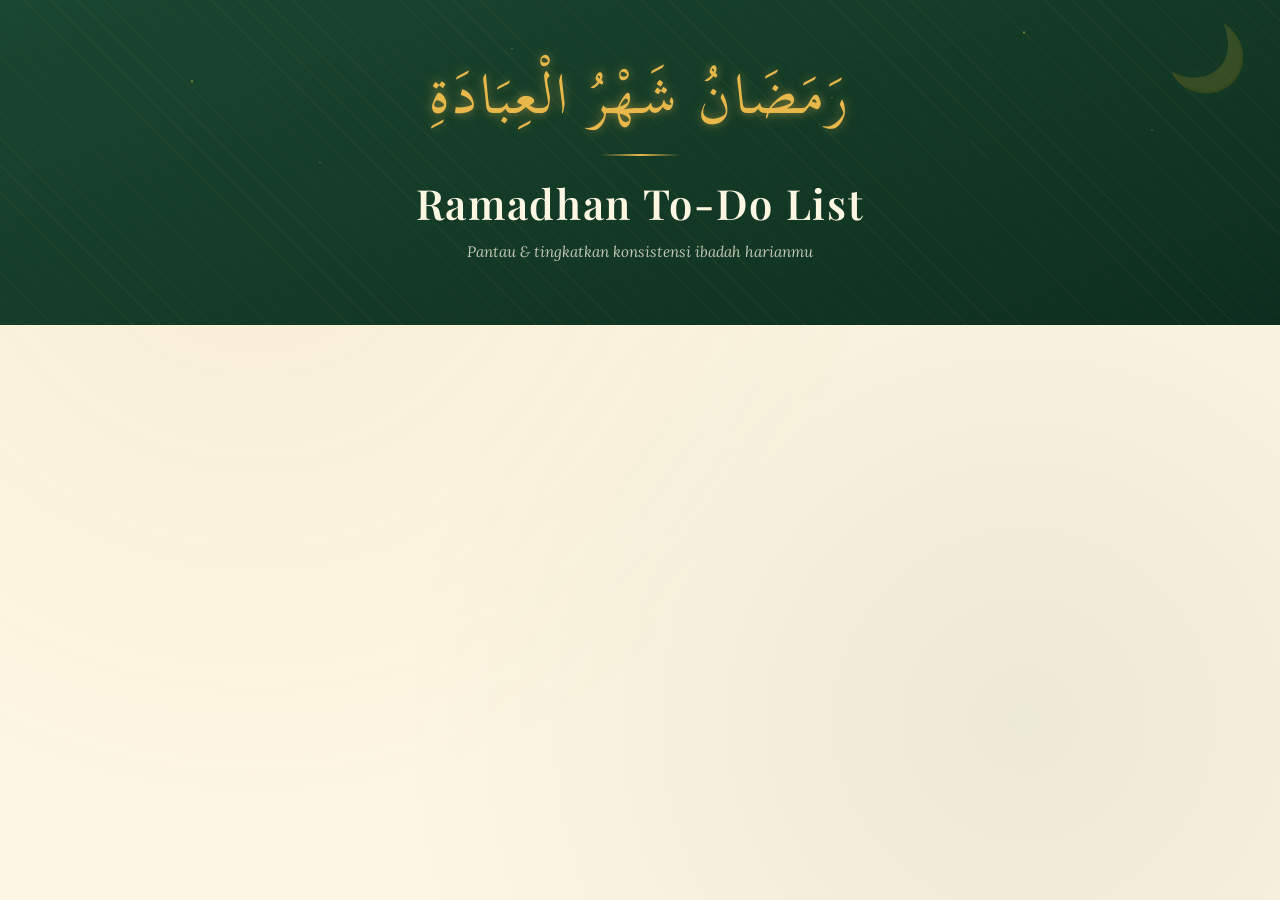
==== todo.html @ 8df1a8dc "setup todo list misi 4" ====
<!doctype html>
<html lang="id">
  <head>
    <meta charset="UTF-8" />
    <meta name="viewport" content="width=device-width, initial-scale=1.0" />
    <title>Ramdhan To-Do List 2026</title>
    <link
      href="https://fonts.googleapis.com/css2?family=Scheherazade+New:wght@400;700&family=Playfair+Display:ital,wght@0,600;1,400&family=Lora:ital,wght@0,400;0,500;1,400&display=swap"
      rel="stylesheet"
    />
    <link rel="stylesheet" href="public/css/style.css" />
    <link rel="stylesheet" href="public/css/todospesifik.css" />
  </head>
  <body>
    <header>
      <div class="header-stars"></div>
      <div class="header-arabic">رَمَضَانُ شَهْرُ الْعِبَادَةِ</div>
      <div class="gold-divider"></div>
      <h1>Ramadhan To-Do List</h1>
      <p class="subtitle">Pantau & tingkatkan konsistensi ibadah harianmu</p>
    </header>
  </body>
</html>
---- public/css/style.css ----
:root {
  --cream: #fdf6e3;
  --parchment: #f5e6c8;
  --gold: #c8972a;
  --gold-lt: #e8b84b;
  --green: #1a4731;
  --green-md: #2d6a4f;
  --green-lt: #52b788;
  --text: #2c1a0e;
  --text-lt: #5c3d1e;
  --shadow: rgba(44, 26, 14, 0.18);
}

*,
*::before,
*::after {
  box-sizing: border-box;
  margin: 0;
  padding: 0;
}
::-webkit-scrollbar {
  width: 0;
}

html {
  scroll-behavior: smooth;
}

body {
  font-family: "Lora", Georgia, serif;
  background-color: var(--cream);
  color: var(--text);
  min-height: 100vh;
  overflow-x: hidden;
}

body::before {
  content: "";
  position: fixed;
  inset: 0;
  background-image:
    radial-gradient(
      circle at 20% 20%,
      rgba(200, 151, 42, 0.08) 0%,
      transparent 50%
    ),
    radial-gradient(
      circle at 80% 80%,
      rgba(29, 71, 49, 0.07) 0%,
      transparent 50%
    );
  pointer-events: none;
  z-index: 0;
}

header {
  position: relative;
  background: linear-gradient(160deg, var(--green) 0%, #0d2e1e 100%);
  color: var(--cream);
  text-align: center;
  padding: 3.5rem 1.5rem 4rem;
  overflow: hidden;
  z-index: 1;
}

header::before {
  content: "";
  position: absolute;
  inset: 0;
  background: repeating-linear-gradient(
    45deg,
    transparent,
    transparent 18px,
    rgba(200, 151, 42, 0.06) 18px,
    rgba(200, 151, 42, 0.06) 19px
  );
}

header::after {
  content: "🌙";
  text-shadow: 0 0 20px rgba(232, 184, 75, 0.2);
  filter: blur(0.5px);
  opacity: 0.08;
  position: absolute;
  top: 1rem;
  right: 2rem;
  font-size: 4rem;
  opacity: 0.15;
  color: var(--gold-lt);
}

.header-stars {
  position: absolute;
  top: 0;
  left: 0;
  right: 0;
  height: 100%;
  background-image:
    radial-gradient(
      1.5px 1.5px at 15% 25%,
      rgba(255, 215, 80, 0.7) 0%,
      transparent 100%
    ),
    radial-gradient(
      1px 1px at 40% 15%,
      rgba(255, 215, 80, 0.5) 0%,
      transparent 100%
    ),
    radial-gradient(
      1px 1px at 65% 30%,
      rgba(255, 215, 80, 0.6) 0%,
      transparent 100%
    ),
    radial-gradient(
      1.5px 1.5px at 80% 10%,
      rgba(255, 215, 80, 0.7) 0%,
      transparent 100%
    ),
    radial-gradient(
      1px 1px at 25% 50%,
      rgba(255, 215, 80, 0.4) 0%,
      transparent 100%
    ),
    radial-gradient(
      1px 1px at 90% 40%,
      rgba(255, 215, 80, 0.5) 0%,
      transparent 100%
    );
  pointer-events: none;
}

.header-arabic {
  font-family: "Scheherazade New", serif;
  text-shadow:
    0 0 8px rgba(232, 184, 75, 0.4),
    0 0 16px rgba(232, 184, 75, 0.25);
  font-size: clamp(2rem, 6vw, 3.5rem);
  color: var(--gold-lt);
  letter-spacing: 0.05em;
  line-height: 1.4;
  margin-bottom: 0.5rem;
  position: relative;
}

header h1 {
  font-family: "Playfair Display", serif;
  font-size: clamp(1.6rem, 4vw, 2.6rem);
  font-weight: 600;
  letter-spacing: 0.04em;
  position: relative;
}

header p.subtitle {
  margin-top: 0.75rem;
  font-size: 0.95rem;
  opacity: 0.75;
  font-style: italic;
  position: relative;
}

.gold-divider {
  width: 80px;
  height: 2px;
  background: linear-gradient(90deg, transparent, var(--gold-lt), transparent);
  margin: 1.2rem auto;
}

.nav-tabs {
  display: flex;
  background: linear-gradient(to bottom, #123d2a 0%, var(--green) 100%);
  justify-content: center;
  gap: 1rem;
  padding: 1.5rem 1rem;
  background: var(--green);
  position: sticky;
  top: 0;
  z-index: 100;
  box-shadow: 0 2px 12px var(--shadow);
}

.nav-tabs a {
  display: inline-flex;
  transform: translateY(-2px);
  box-shadow: 0 2px 6px rgba(0, 0, 0, 0.15);
  align-items: center;
  gap: 0.5rem;
  padding: 0.55rem 1.4rem;
  border-radius: 50px;
  text-decoration: none;
  font-family: "Lora", serif;
  font-size: 0.9rem;
  font-weight: 500;
  color: rgba(255, 255, 255, 0.8);
  border: 1.5px solid rgba(255, 255, 255, 0.2);
  transition: all 0.25s;
}

.nav-tabs a:hover,
.nav-tabs a.active {
  background: var(--gold);
  color: #fff;
  border-color: var(--gold);
  box-shadow: 0 4px 14px rgba(200, 151, 42, 0.35);
}

.nav-sep {
  width: 3px;
  height: 25px;
  background: rgba(255, 255, 255, 0.22);
  border-radius: 2px;
  align-self: center;
  flex-shrink: 0;
}

.nav-tabs a.nav-sub {
  font-size: 0.8rem;
  padding: 0.38rem 0.95rem;
  opacity: 0.72;
  border-color: rgba(255, 255, 255, 0.13);
  background: rgba(255, 255, 255, 0.05);
}

.nav-tabs a.nav-sub:hover {
  opacity: 1;
  background: rgba(255, 255, 255, 0.1);
  border-color: rgba(255, 255, 255, 0.3);
  color: #fff;
  box-shadow: none;
}

main {
  position: relative;
  z-index: 1;
  margin: 0 auto;
  padding: 1.5rem;
  display: flex;
  flex-direction: column;
  gap: 3rem;
}

.container-narrow {
  max-width: 820px;
  margin: 0 auto;
}

.container-wide {
  max-width: 1100px;
  margin: 0 auto;
}

main::before {
  content: "";
  position: absolute;
  top: -60px;
  left: 0;
  right: 0;
  height: 120px;
  pointer-events: none;
}

.info-banner {
  box-shadow: 0 8px 24px rgba(44, 26, 14, 0.08);
  background: linear-gradient(
    135deg,
    rgba(29, 71, 49, 0.08),
    rgba(200, 151, 42, 0.38)
  );
  border: 1px solid rgba(200, 151, 42, 0.25);
  border-radius: 14px;
  padding: 1.2rem 1.5rem;
  display: flex;
  align-items: center;
  gap: 1rem;
  font-size: 0.88rem;
  color: var(--text-lt);
  line-height: 1.6;
}

.info-banner span.icon {
  display: inline-flex;
  align-items: center;
  justify-content: center;
  width: 2.8rem;
  height: 2.8rem;
  font-size: 1.6rem;
  flex-shrink: 0;
  background: rgba(200, 150, 42, 0.31);
  border-radius: 50%;
  opacity: 0.85;
}

.doa-section {
  border-radius: 20px;
  overflow: hidden;
  margin-bottom: 4rem;
  box-shadow: 0 8px 32px var(--shadow);
}

.doa-grid {
  display: grid;
  grid-template-columns: repeat(2, 1fr);
  gap: 1.2rem;
  align-items: stretch;
}

.section-header {
  display: flex;
  align-items: center;
  gap: 1rem;
  padding: 1.4rem 2rem;
}

.section-header--sahur {
  background: linear-gradient(135deg, var(--green) 0%, var(--green-md) 100%);
}
.section-header--buka {
  background: linear-gradient(135deg, #7b3f00 0%, #a0522d 100%);
}

.section-icon {
  font-size: 2rem;
  line-height: 1;
  flex-shrink: 0;
}

.section-title-wrap h2 {
  font-family: "Playfair Display", serif;
  font-size: clamp(1.25rem, 3vw, 1.65rem);
  color: #fff;
  font-weight: 600;
}

.section-title-wrap p {
  font-size: 0.82rem;
  color: rgba(255, 255, 255, 0.7);
  margin-top: 0.2rem;
  font-style: italic;
}

.section-body {
  background: var(--cream);
  padding: 1.5rem;
  background: linear-gradient(
    to bottom,
    rgba(255, 255, 255, 0.4),
    rgba(255, 255, 255, 0.1)
  );
  box-shadow: inset 0 1px 0 rgba(255, 255, 255, 0.4);
}

article.doa-card {
  background: #fff;
  border-radius: 14px;
  display: flex;
  flex-direction: column;
  justify-content: space-between;
  padding: 1.8rem 2rem;
  border-left: 4px solid var(--gold);
  position: relative;
  transition:
    transform 0.2s,
    box-shadow 0.2s;
}

article.doa-card:hover {
  transform: translateY(-2px);
  box-shadow: 0 6px 24px rgba(200, 151, 42, 0.18);
}

.doa-card--sahur {
  border-left-color: var(--green-lt);
}
.doa-card--buka {
  border-left-color: #e07b39;
}

.doa-badge {
  display: inline-block;
  font-size: 0.7rem;
  align-self: flex-start;
  width: fit-content;
  font-weight: 600;
  letter-spacing: 0.1em;
  text-transform: uppercase;
  padding: 0.22rem 0.75rem;
  border-radius: 50px;
  margin-bottom: 1rem;
  box-shadow: 0 2px 6px rgba(0, 0, 0, 0.08);
}

.doa-badge--sahur {
  background: rgba(82, 183, 136, 0.15);
  color: var(--green-md);
}
.doa-badge--buka {
  background: rgba(224, 123, 57, 0.15);
  color: #a04510;
}

.doa-arabic {
  font-family: "Scheherazade New", serif;
  font-size: clamp(1.45rem, 3.5vw, 1.9rem);
  line-height: 2.1;
  direction: rtl;
  text-align: right;
  color: var(--text);
  margin-bottom: 1rem;
  padding: 0.8rem 1rem;
  background: var(--parchment);
  border-radius: 10px;
  box-shadow:
    inset 0 1px 0 rgba(255, 255, 255, 0.4),
    0 4px 12px rgba(0, 0, 0, 0.05);
}

.doa-latin {
  font-style: italic;
  font-size: 0.93rem;
  color: var(--text-lt);
  line-height: 1.9;
  margin-bottom: 0.9rem;
  padding-left: 0.5rem;
  border-left: 2px solid var(--gold-lt);
}

.doa-translation {
  font-size: 0.9rem;
  color: #3d2b14;
  line-height: 1.8;
  background: var(--cream);
  border-radius: 8px;
  padding: 0.80rem 1rem;
  border: 1px solid rgba(200, 151, 42, 0.15);
  box-shadow:
    inset 0 1px 0 rgba(255, 255, 255, 0.4),
    0 4px 12px rgba(0, 0, 0, 0.05);
}

.doa-translation strong {
  display: block;
  font-size: 0.75rem;
  letter-spacing: 0.09em;
  text-transform: uppercase;
  color: var(--gold);
  margin-bottom: 0.3rem;
}

.ornament {
  text-align: center;
  color: var(--gold);
  font-size: 1.2rem;
  letter-spacing: 0.6em;
  padding: 0.5rem 0;
  opacity: 0.5;
  margin-top: 1rem;
}

footer {
  position: relative;
  z-index: 1;
  background: var(--green);
  color: rgba(255, 255, 255, 0.8);
  text-align: center;
  padding: 2.5rem 1.5rem;
}

footer .footer-arabic {
  font-family: "Scheherazade New", serif;
  font-size: 1.6rem;
  color: var(--gold-lt);
  margin-bottom: 0.5rem;
}

footer p {
  font-size: 0.85rem;
  margin-top: 0.4rem;
}
footer .heart {
  color: var(--gold-lt);
}

.info-banner {
  animation: fadeUp 0.6s 0.1s ease both;
}

.doa-section {
  animation: fadeUp 0.6s ease both;
}
.doa-section:nth-child(2) {
  animation-delay: 0.15s;
}
.doa-section:nth-child(3) {
  animation-delay: 0.28s;
}

@media (max-width: 768px) {
  main {
    padding: 0.80rem;
  }
  .nav-sep {
    display: none;
  }
  .nav-tabs {
    gap: 0.5rem;
    flex-wrap: wrap;
    padding: 0.9rem 0.75rem;
  }
  .nav-tabs a.nav-sub {
    font-size: 0.72rem;
    padding: 0.32rem 0.7rem;
  }
  .doa-grid {
    grid-template-columns: 1fr;
  }
  .section-header {
    padding: 1.1rem 1.2rem;
    gap: 0.7rem;
  }
  .section-title-wrap h2 {
    font-size: 1.2rem;
  }
  article.doa-card {
    padding: 1.4rem 1.2rem;
    margin: 0.35rem;
  }

  .nav-tabs a {
    font-size: 0.8rem;
    padding: 0.45rem 1rem;
  }

  .section-body {
    padding-left: 0.8rem;
    padding-right: 0.8rem;
  }
}

@keyframes fadeUp {
  from {
    opacity: 0;
    transform: translateY(24px);
  }
  to {
    opacity: 1;
    transform: translateY(0);
  }
}
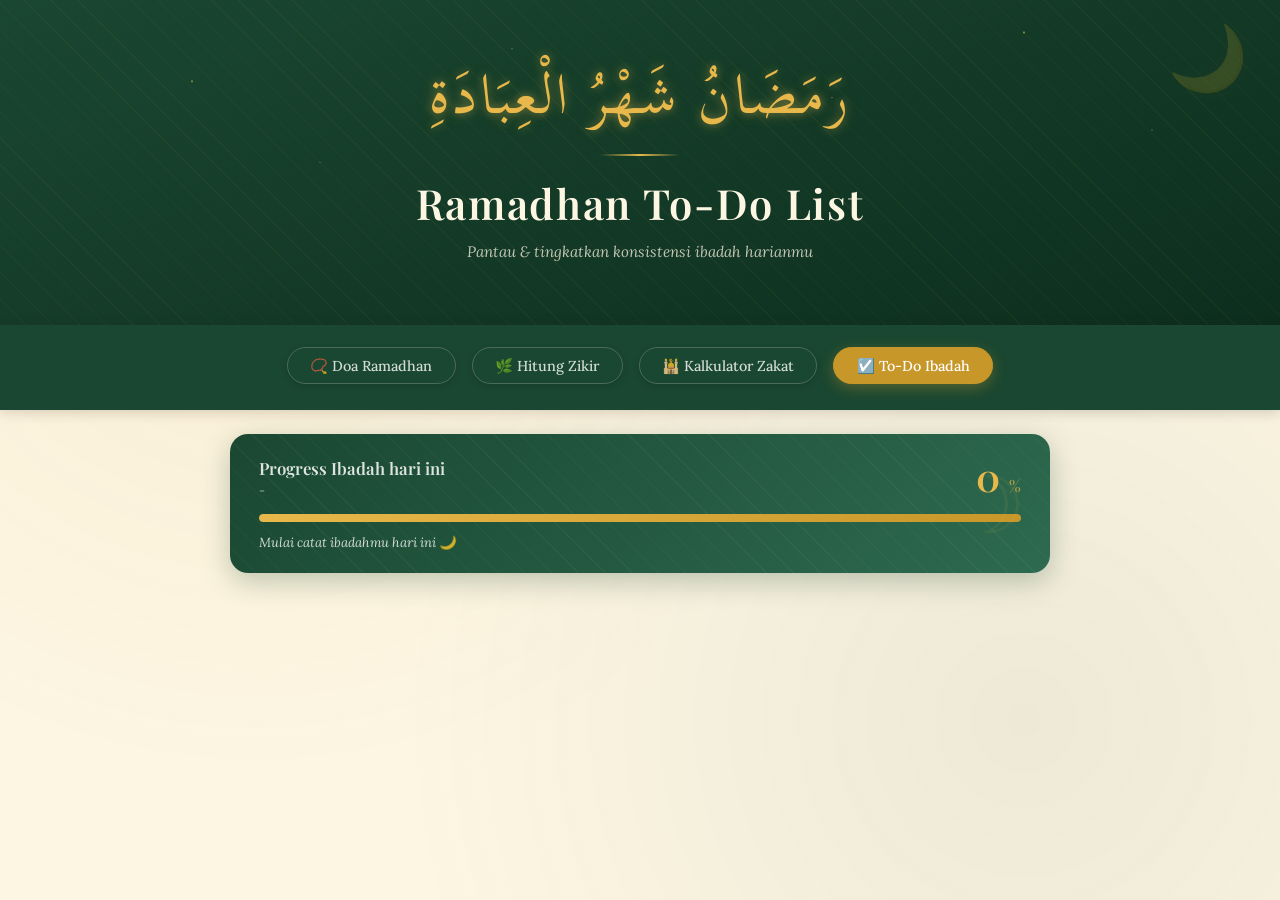
==== commit 9f73eeeb: "add and styling summary banner" ====
--- a/todo.html
+++ b/todo.html
@@ -19,5 +19,28 @@
       <h1>Ramadhan To-Do List</h1>
       <p class="subtitle">Pantau & tingkatkan konsistensi ibadah harianmu</p>
     </header>
+
+    <nav class="nav-tabs" aria-label="Navigasi halaman">
+      <a href="index.html">📿 Doa Ramadhan</a>
+      <a href="zikir.html">🌿 Hitung Zikir</a>
+      <a href="zakat.html">🕌 Kalkulator Zakat</a>
+      <a href="todo.html" class="active">☑️ To-Do Ibadah</a>
+    </nav>
+
+    <main>
+        <div class="daily-summary">
+            <div class="summary-top">
+                <div>
+                    <div class="summary-title">Progress Ibadah hari ini</div>
+                    <div class="summary-date" id="summaryDate">-</div>
+                </div>
+                <div class="summary-pct" id="summaryPct">0 <span>%</span></div>
+            </div>
+            <div class="summary-bar-wrap">
+                <div class="summary-bar-fill" id="summaryBar"></div>
+            </div>
+            <div class="summary-status" id="summaryStatus">Mulai catat ibadahmu hari ini 🌙</div>
+        </div>
+    </main>
   </body>
 </html>
--- a/public/css/todospesifik.css
+++ b/public/css/todospesifik.css
@@ -0,0 +1,90 @@
+main {
+  padding: 1.5rem 1.25rem 4rem;
+  display: flex;
+  flex-direction: column;
+  gap: 1.5rem;
+  max-width: 860px;
+  margin: 0 auto;
+}
+
+.daily-summary {
+  background: linear-gradient(135deg, var(--green) 0%, var(--green-md) 100%);
+  border-radius: 18px;
+  padding: 1.4rem 1.8rem;
+  color: #fff;
+  position: relative;
+  overflow: hidden;
+  box-shadow: 0 8px 28px rgba(29, 71, 49, 0.28);
+}
+.daily-summary::before {
+  content: '';
+  position: absolute;
+  inset: 0;
+  background: repeating-linear-gradient(
+    45deg, transparent, transparent 18px,
+    rgba(255,255,255,.04) 18px, rgba(255,255,255,.04) 19px
+  );
+  pointer-events: none;
+}
+.daily-summary::after {
+  content: '☽';
+  position: absolute;
+  right: 1.5rem; top: 50%;
+  transform: translateY(-50%);
+  font-size: 5rem;
+  opacity: .07;
+  color: var(--gold-lt);
+  pointer-events: none;
+}
+.summary-top {
+  display: flex;
+  align-items: flex-start;
+  justify-content: space-between;
+  gap: 1rem;
+  margin-bottom: 1rem;
+  position: relative;
+}
+.summary-title {
+  font-family: 'Playfair Display', serif;
+  font-size: 1.05rem;
+  font-weight: 600;
+  opacity: .85;
+}
+.summary-date {
+  font-size: .78rem;
+  opacity: .65;
+  font-style: italic;
+  margin-top: .2rem;
+}
+.summary-pct {
+  font-family: 'Playfair Display', serif;
+  font-size: 2.4rem;
+  font-weight: 600;
+  color: var(--gold-lt);
+  line-height: 1;
+}
+.summary-pct span {
+  font-size: 1rem;
+  opacity: .7;
+}
+.summary-bar-wrap {
+  position: relative;
+  height: 8px;
+  background: rgba(255,255,255,.15);
+  border-radius: 50px;
+  overflow: hidden;
+  margin-bottom: .75rem;
+}
+.summary-bar-fill {
+  height: 100%;
+  border-radius: 50px;
+  background: linear-gradient(90deg, var(--gold-lt), var(--gold));
+  transition: width .6s cubic-bezier(.4,0,.2,1);
+  box-shadow: 0 0 10px rgba(232,184,75,.5);
+}
+.summary-status {
+  font-size: .82rem;
+  opacity: .8;
+  font-style: italic;
+  position: relative;
+}
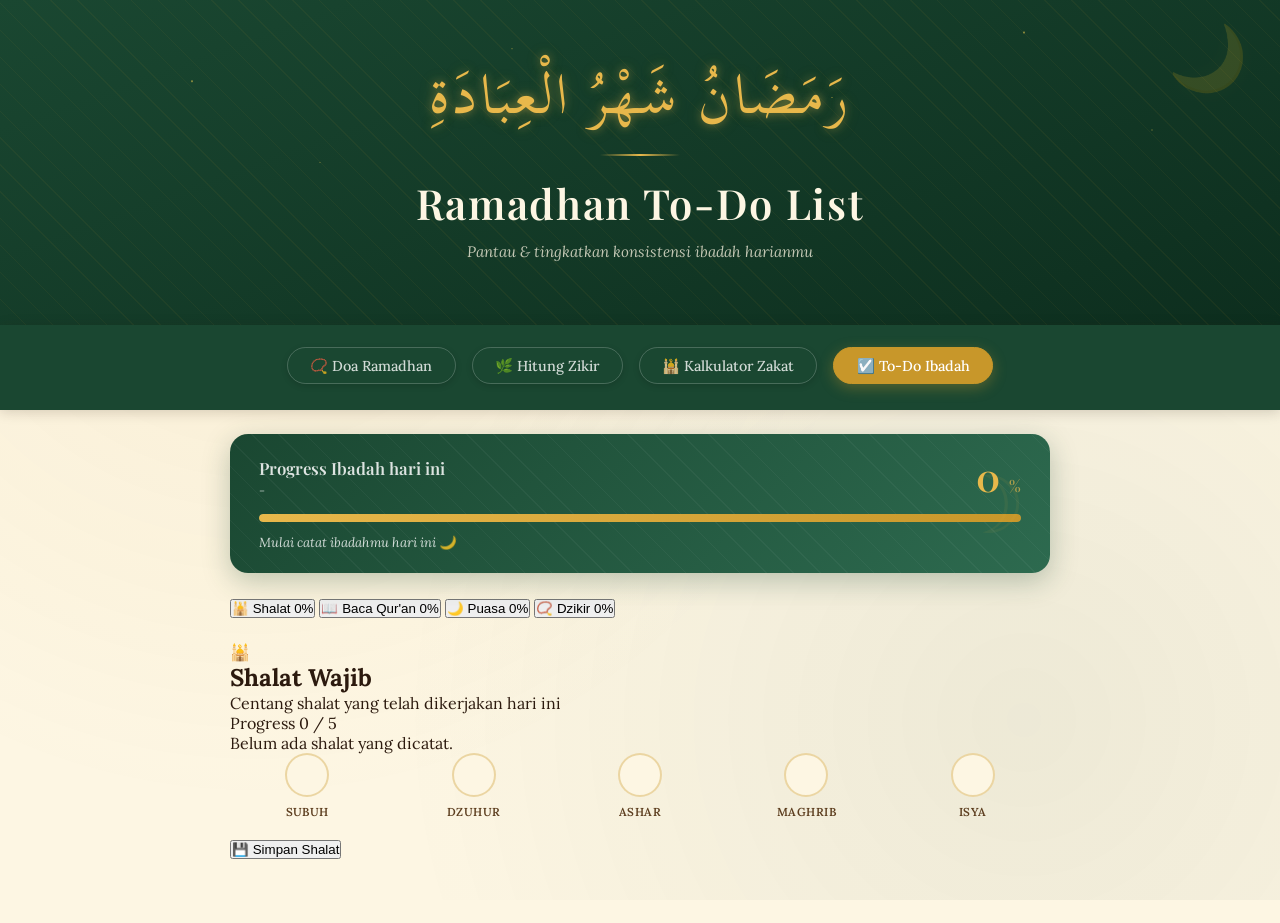
==== commit 7a165494: "first styling section sholat" ====
--- a/todo.html
+++ b/todo.html
@@ -28,19 +28,115 @@
     </nav>
 
     <main>
-        <div class="daily-summary">
-            <div class="summary-top">
-                <div>
-                    <div class="summary-title">Progress Ibadah hari ini</div>
-                    <div class="summary-date" id="summaryDate">-</div>
-                </div>
-                <div class="summary-pct" id="summaryPct">0 <span>%</span></div>
+      <div class="daily-summary">
+        <div class="summary-top">
+          <div>
+            <div class="summary-title">Progress Ibadah hari ini</div>
+            <div class="summary-date" id="summaryDate">-</div>
+          </div>
+          <div class="summary-pct" id="summaryPct">0 <span>%</span></div>
+        </div>
+        <div class="summary-bar-wrap">
+          <div class="summary-bar-fill" id="summaryBar"></div>
+        </div>
+        <div class="summary-status" id="summaryStatus">
+          Mulai catat ibadahmu hari ini 🌙
+        </div>
+      </div>
+      <div class="tab-nav" role="tablist" aria-label="Kategori ibadah">
+        <button
+          class="tab-btn active"
+          data-tab="shalat"
+          role="tab"
+          aria-selected="true"
+        >
+          <span class="tab-icon">🕌</span>
+          <span>Shalat</span>
+          <span class="tab-pct" id="pctShalat">0%</span>
+        </button>
+        <button
+          class="tab-btn"
+          data-tab="quran"
+          role="tab"
+          aria-selected="false"
+        >
+          <span class="tab-icon">📖</span>
+          <span>Baca Qur'an</span>
+          <span class="tab-pct" id="pctQuran">0%</span>
+        </button>
+        <button
+          class="tab-btn"
+          data-tab="puasa"
+          role="tab"
+          aria-selected="false"
+        >
+          <span class="tab-icon">🌙</span>
+          <span>Puasa</span>
+          <span class="tab-pct" id="pctPuasa">0%</span>
+        </button>
+        <button
+          class="tab-btn"
+          data-tab="dzikir"
+          role="tab"
+          aria-selected="false"
+        >
+          <span class="tab-icon">📿</span>
+          <span>Dzikir</span>
+          <span class="tab-pct" id="pctDzikir">0%</span>
+        </button>
+      </div>
+      <div class="tab-panel active" id="panel-shalat" role="tabpanel">
+        <div class="todo-card">
+          <div class="card-header" data-dec="🕌">
+            <span class="card-header-icon">🕌</span>
+            <div>
+              <h2>Shalat Wajib</h2>
+              <p>Centang shalat yang telah dikerjakan hari ini</p>
             </div>
-            <div class="summary-bar-wrap">
-                <div class="summary-bar-fill" id="summaryBar"></div>
+          </div>
+          <div class="card-body">
+            <div class="card-progress">
+              <div class="card-progress-top">
+                <span class="card-progress-label">Progress</span>
+                <span class="card-progress-val" id="shalatVal">0 / 5</span>
+              </div>
+              <div class="prog-bar">
+                <div class="prog-fill" id="shalatBar" style="width: 0%"></div>
+              </div>
+              <div class="card-status" id="shalatStatus">
+                Belum ada shalat yang dicatat.
+              </div>
             </div>
-            <div class="summary-status" id="summaryStatus">Mulai catat ibadahmu hari ini 🌙</div>
+
+            <div class="shalat-grid">
+              <div class="shalat-item">
+                <input type="checkbox" id="subuh" data-shalat="subuh" />
+                <label for="subuh">Subuh</label>
+              </div>
+              <div class="shalat-item">
+                <input type="checkbox" id="dzuhur" data-shalat="dzuhur" />
+                <label for="dzuhur">Dzuhur</label>
+              </div>
+              <div class="shalat-item">
+                <input type="checkbox" id="ashar" data-shalat="ashar" />
+                <label for="ashar">Ashar</label>
+              </div>
+              <div class="shalat-item">
+                <input type="checkbox" id="maghrib" data-shalat="maghrib" />
+                <label for="maghrib">Maghrib</label>
+              </div>
+              <div class="shalat-item">
+                <input type="checkbox" id="isya" data-shalat="isya" />
+                <label for="isya">Isya</label>
+              </div>
+            </div>
+
+            <button class="btn-save" onclick="saveShalat()">
+              💾 Simpan Shalat
+            </button>
+          </div>
         </div>
+      </div>
     </main>
   </body>
 </html>
--- a/public/css/todospesifik.css
+++ b/public/css/todospesifik.css
@@ -17,22 +17,26 @@
   box-shadow: 0 8px 28px rgba(29, 71, 49, 0.28);
 }
 .daily-summary::before {
-  content: '';
+  content: "";
   position: absolute;
   inset: 0;
   background: repeating-linear-gradient(
-    45deg, transparent, transparent 18px,
-    rgba(255,255,255,.04) 18px, rgba(255,255,255,.04) 19px
+    45deg,
+    transparent,
+    transparent 18px,
+    rgba(255, 255, 255, 0.04) 18px,
+    rgba(255, 255, 255, 0.04) 19px
   );
   pointer-events: none;
 }
 .daily-summary::after {
-  content: '☽';
+  content: "☽";
   position: absolute;
-  right: 1.5rem; top: 50%;
+  right: 1.5rem;
+  top: 50%;
   transform: translateY(-50%);
   font-size: 5rem;
-  opacity: .07;
+  opacity: 0.07;
   color: var(--gold-lt);
   pointer-events: none;
 }
@@ -45,19 +49,19 @@
   position: relative;
 }
 .summary-title {
-  font-family: 'Playfair Display', serif;
+  font-family: "Playfair Display", serif;
   font-size: 1.05rem;
   font-weight: 600;
-  opacity: .85;
+  opacity: 0.85;
 }
 .summary-date {
-  font-size: .78rem;
-  opacity: .65;
+  font-size: 0.78rem;
+  opacity: 0.65;
   font-style: italic;
-  margin-top: .2rem;
+  margin-top: 0.2rem;
 }
 .summary-pct {
-  font-family: 'Playfair Display', serif;
+  font-family: "Playfair Display", serif;
   font-size: 2.4rem;
   font-weight: 600;
   color: var(--gold-lt);
@@ -65,26 +69,98 @@
 }
 .summary-pct span {
   font-size: 1rem;
-  opacity: .7;
+  opacity: 0.7;
 }
 .summary-bar-wrap {
   position: relative;
   height: 8px;
-  background: rgba(255,255,255,.15);
+  background: rgba(255, 255, 255, 0.15);
   border-radius: 50px;
   overflow: hidden;
-  margin-bottom: .75rem;
+  margin-bottom: 0.75rem;
 }
 .summary-bar-fill {
   height: 100%;
   border-radius: 50px;
   background: linear-gradient(90deg, var(--gold-lt), var(--gold));
-  transition: width .6s cubic-bezier(.4,0,.2,1);
-  box-shadow: 0 0 10px rgba(232,184,75,.5);
+  transition: width 0.6s cubic-bezier(0.4, 0, 0.2, 1);
+  box-shadow: 0 0 10px rgba(232, 184, 75, 0.5);
 }
 .summary-status {
-  font-size: .82rem;
-  opacity: .8;
+  font-size: 0.82rem;
+  opacity: 0.8;
   font-style: italic;
   position: relative;
 }
+
+.shalat-grid {
+  display: grid;
+  grid-template-columns: repeat(5, 1fr);
+  gap: .75rem;
+  margin-bottom: 1.2rem;
+}
+.shalat-item {
+  display: flex;
+  flex-direction: column;
+  align-items: center;
+  gap: .4rem;
+}
+.shalat-check {
+  appearance: none;
+  -webkit-appearance: none;
+  width: 44px;
+  height: 44px;
+  border-radius: 50%;
+  border: 2.5px solid rgba(200,151,42,.35);
+  background: var(--cream);
+  cursor: pointer;
+  transition: all .22s;
+  display: flex;
+  align-items: center;
+  justify-content: center;
+  position: relative;
+}
+.shalat-item input[type="checkbox"] {
+  width: 44px;
+  height: 44px;
+  border-radius: 50%;
+  border: 2.5px solid rgba(200, 151, 42, 0.35);
+  background: var(--cream);
+  cursor: pointer;
+  transition: all 0.22s;
+  appearance: none;
+  -webkit-appearance: none;
+  position: relative;
+}
+.shalat-item input[type="checkbox"]::after {
+  content: "";
+  position: absolute;
+  inset: 0;
+  border-radius: 50%;
+  background: transparent;
+  transition: all 0.2s;
+}
+.shalat-item input[type="checkbox"]:checked {
+  background: linear-gradient(135deg, var(--green) 0%, var(--green-md) 100%);
+  border-color: var(--green);
+  box-shadow: 0 3px 12px rgba(29, 71, 49, 0.3);
+}
+.shalat-item input[type="checkbox"]:checked::before {
+  content: "✓";
+  position: absolute;
+  inset: 0;
+  display: flex;
+  align-items: center;
+  justify-content: center;
+  color: #fff;
+  font-size: 1.1rem;
+  font-weight: 700;
+}
+.shalat-item label {
+  font-size: 0.72rem;
+  font-weight: 600;
+  letter-spacing: 0.04em;
+  text-transform: uppercase;
+  color: var(--text-lt);
+  text-align: center;
+}
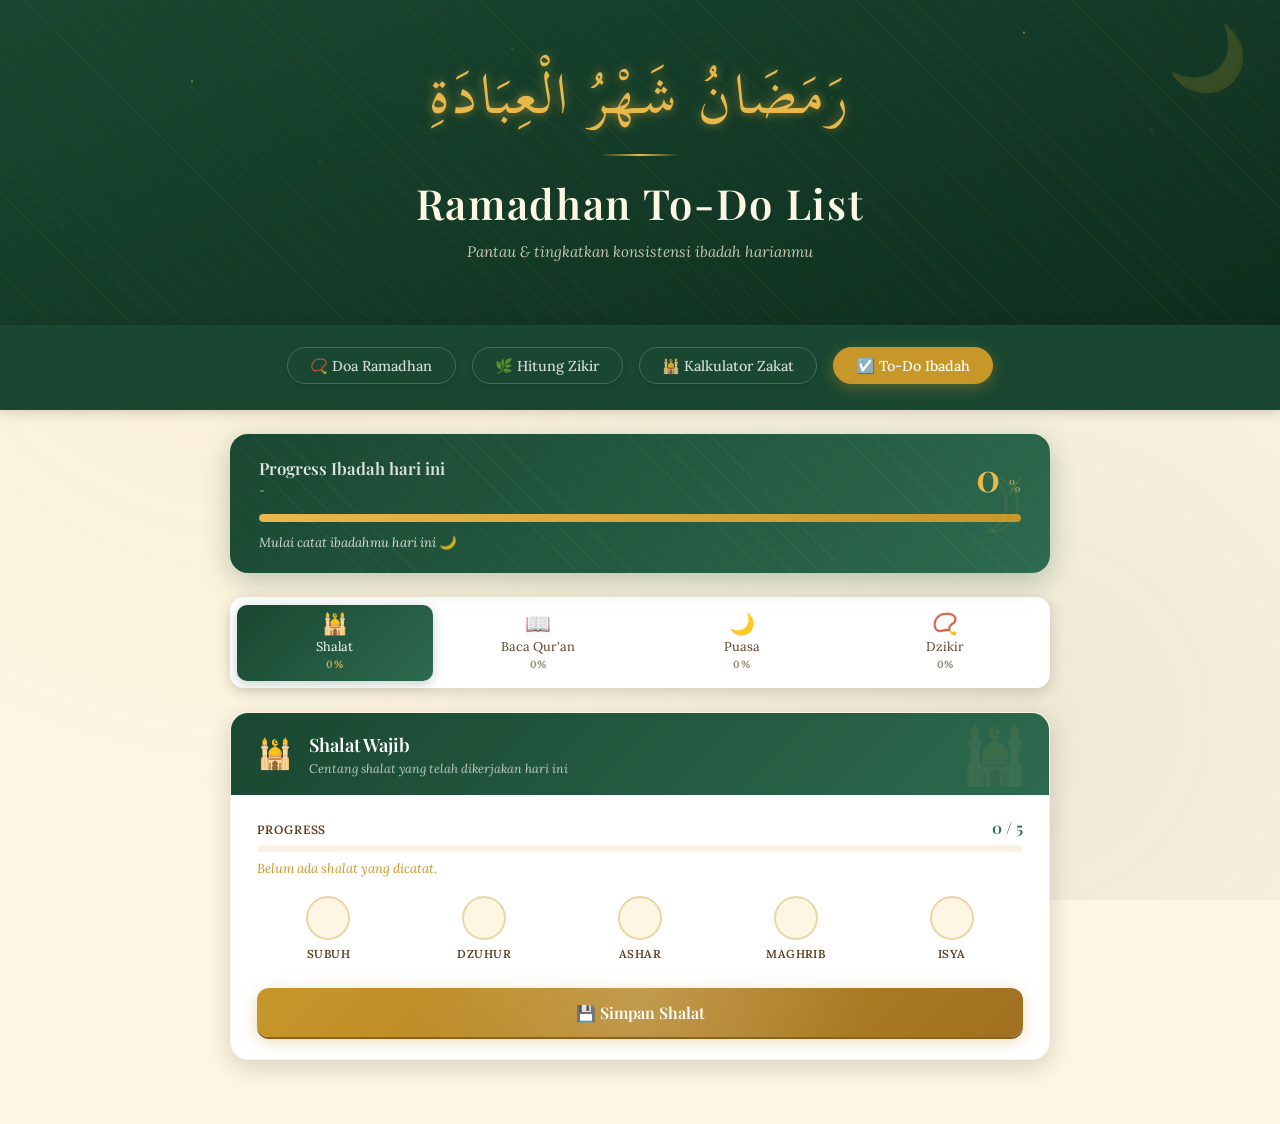
==== commit 4337e2ed: "setup panel quran and setup localstorage" ====
--- a/todo.html
+++ b/todo.html
@@ -137,6 +137,64 @@
           </div>
         </div>
       </div>
+      <div class="tab-panel" id="panel-quran" role="tabpanel">
+        <div class="todo-card">
+          <div class="card-header" data-dec="📖">
+            <span class="card-header-icon">📖</span>
+            <div>
+              <h2>Baca Qur'an</h2>
+              <p>Catat target dan pencapaian halaman hari ini</p>
+            </div>
+          </div>
+          <div class="card-body">
+            <div class="card-progress">
+              <div class="card-progress-top">
+                <span class="card-progress-label">Progress</span>
+                <span class="card-progress-val" id="quranVal">0%</span>
+              </div>
+              <div class="prog-bar">
+                <div class="prog-fill" id="quranBar" style="width: 0%"></div>
+              </div>
+              <div class="card-status" id="quranStatus">
+                Masukkan target dan halaman yang dibaca.
+              </div>
+            </div>
+
+            <div class="quran-inputs">
+              <div class="q-input-group">
+                <label for="quranTarget">🎯 Target Halaman</label>
+                <input
+                  type="number"
+                  id="quranTarget"
+                  placeholder="misal: 20"
+                  min="1"
+                  max="604"
+                />
+              </div>
+              <div class="q-input-group">
+                <label for="quranRead">📑 Halaman Dibaca</label>
+                <input
+                  type="number"
+                  id="quranRead"
+                  placeholder="misal: 12"
+                  min="0"
+                  max="604"
+                />
+              </div>
+            </div>
+
+            <label class="quran-done-wrap">
+              <input type="checkbox" id="quranDone" />
+              <span>✅ Tandai target hari ini sudah selesai!</span>
+            </label>
+
+            <button class="btn-save" onclick="saveQuran()">
+              💾 Simpan Qur'an
+            </button>
+          </div>
+        </div>
+      </div>
     </main>
+    <script src="public/js/todo.js"></script>
   </body>
 </html>
--- a/public/css/todospesifik.css
+++ b/public/css/todospesifik.css
@@ -93,17 +93,147 @@
   position: relative;
 }
 
+.tab-nav {
+  display: flex;
+  gap: 0.5rem;
+  background: #fff;
+  border-radius: 14px;
+  padding: 0.45rem;
+  box-shadow: 0 4px 16px var(--shadow);
+  flex-wrap: wrap;
+}
+.tab-btn {
+  flex: 1;
+  min-width: 110px;
+  display: flex;
+  flex-direction: column;
+  align-items: center;
+  gap: 0.2rem;
+  padding: 0.6rem 0.5rem;
+  border-radius: 10px;
+  border: none;
+  background: transparent;
+  font-family: "Lora", serif;
+  font-size: 0.8rem;
+  color: var(--text-lt);
+  cursor: pointer;
+  transition: all 0.2s;
+}
+.tab-btn .tab-icon {
+  font-size: 1.3rem;
+  line-height: 1;
+}
+.tab-btn .tab-pct {
+  font-size: 0.65rem;
+  font-weight: 700;
+  letter-spacing: 0.05em;
+  opacity: 0.6;
+}
+.tab-btn:hover {
+  background: var(--parchment);
+}
+.tab-btn.active {
+  background: linear-gradient(135deg, var(--green) 0%, var(--green-md) 100%);
+  color: #fff;
+  box-shadow: 0 3px 12px rgba(29, 71, 49, 0.25);
+}
+.tab-btn.active .tab-pct {
+  opacity: 0.8;
+  color: var(--gold-lt);
+}
+.tab-panel { display: none; }
+.tab-panel.active { display: block; }
+.todo-card {
+  background: #fff;
+  border-radius: 18px;
+  box-shadow: 0 6px 24px var(--shadow);
+  overflow: hidden;
+  border: 1px solid rgba(200,151,42,.12);
+}
+.card-header {
+  display: flex;
+  align-items: center;
+  gap: 1rem;
+  padding: 1.2rem 1.6rem;
+  background: linear-gradient(135deg, var(--green) 0%, var(--green-md) 100%);
+  color: #fff;
+  position: relative;
+  overflow: hidden;
+}
+.card-header::after {
+  content: attr(data-dec);
+  position: absolute;
+  right: 1.2rem; top: 50%;
+  transform: translateY(-50%);
+  font-size: 3.5rem;
+  opacity: .08;
+  pointer-events: none;
+}
+.card-header-icon { font-size: 1.8rem; }
+.card-header h2 {
+  font-family: 'Playfair Display', serif;
+  font-size: 1.15rem;
+  font-weight: 600;
+}
+.card-header p {
+  font-size: .78rem;
+  opacity: .7;
+  font-style: italic;
+  margin-top: .15rem;
+}
+.card-body { padding: 1.4rem 1.6rem; }
+.card-progress {
+  margin-bottom: 1.2rem;
+}
+.card-progress-top {
+  display: flex;
+  justify-content: space-between;
+  align-items: baseline;
+  margin-bottom: .4rem;
+}
+.card-progress-label {
+  font-size: .75rem;
+  font-weight: 600;
+  letter-spacing: .07em;
+  text-transform: uppercase;
+  color: var(--text-lt);
+}
+.card-progress-val {
+  font-family: 'Playfair Display', serif;
+  font-size: 1rem;
+  font-weight: 600;
+  color: var(--green-md);
+}
+.prog-bar {
+  height: 7px;
+  background: rgba(200,151,42,.12);
+  border-radius: 50px;
+  overflow: hidden;
+}
+.prog-fill {
+  height: 100%;
+  border-radius: 50px;
+  background: linear-gradient(90deg, var(--green-lt), var(--green-md));
+  transition: width .5s cubic-bezier(.4,0,.2,1);
+}
+.card-status {
+  font-size: .82rem;
+  font-style: italic;
+  color: var(--gold);
+  margin-top: .5rem;
+}
+
 .shalat-grid {
   display: grid;
   grid-template-columns: repeat(5, 1fr);
-  gap: .75rem;
+  gap: 0.75rem;
   margin-bottom: 1.2rem;
 }
 .shalat-item {
   display: flex;
   flex-direction: column;
   align-items: center;
-  gap: .4rem;
+  gap: 0.4rem;
 }
 .shalat-check {
   appearance: none;
@@ -111,10 +241,10 @@
   width: 44px;
   height: 44px;
   border-radius: 50%;
-  border: 2.5px solid rgba(200,151,42,.35);
+  border: 2.5px solid rgba(200, 151, 42, 0.35);
   background: var(--cream);
   cursor: pointer;
-  transition: all .22s;
+  transition: all 0.22s;
   display: flex;
   align-items: center;
   justify-content: center;
@@ -164,3 +294,37 @@
   color: var(--text-lt);
   text-align: center;
 }
+
+/* global btn */
+.btn-save {
+  width: 100%;
+  padding: .85rem 2rem;
+  background: linear-gradient(135deg, var(--gold) 0%, #a07020 100%);
+  color: #fff;
+  border: none;
+  border-radius: 12px;
+  font-family: 'Playfair Display', serif;
+  font-size: 1rem;
+  font-weight: 600;
+  cursor: pointer;
+  transition: all .22s;
+  box-shadow: 0 4px 16px rgba(200,151,42,.35), 0 2px 0 #7a5218;
+  position: relative;
+  overflow: hidden;
+  margin-top: .5rem;
+}
+.btn-save::after {
+  content: '';
+  position: absolute;
+  inset: 0;
+  background: radial-gradient(circle at 50% 20%, rgba(255,255,255,.18) 0%, transparent 60%);
+  pointer-events: none;
+}
+.btn-save:hover {
+  transform: translateY(-2px);
+  box-shadow: 0 7px 20px rgba(200,151,42,.4), 0 2px 0 #7a5218;
+}
+.btn-save:active {
+  transform: translateY(0);
+  box-shadow: 0 2px 8px rgba(200,151,42,.25), 0 1px 0 #7a5218;
+}
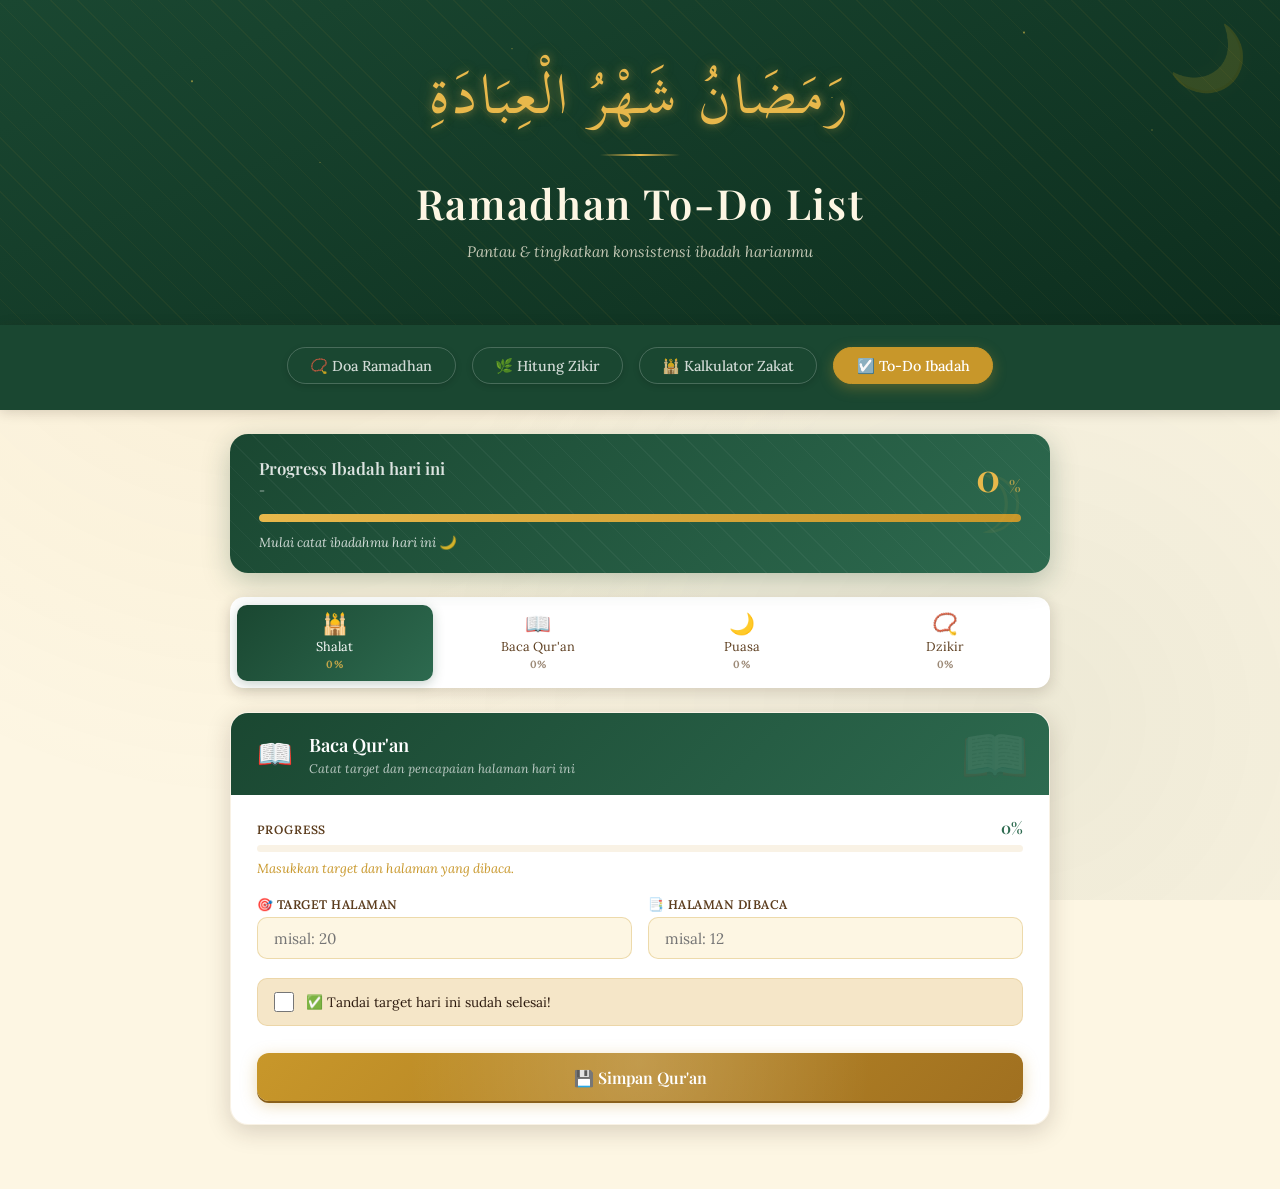
==== commit f232d94b: "setup logic hari and setup style quran page" ====
--- a/todo.html
+++ b/todo.html
@@ -85,7 +85,7 @@
           <span class="tab-pct" id="pctDzikir">0%</span>
         </button>
       </div>
-      <div class="tab-panel active" id="panel-shalat" role="tabpanel">
+      <div class="tab-panel" id="panel-shalat" role="tabpanel">
         <div class="todo-card">
           <div class="card-header" data-dec="🕌">
             <span class="card-header-icon">🕌</span>
@@ -137,7 +137,7 @@
           </div>
         </div>
       </div>
-      <div class="tab-panel" id="panel-quran" role="tabpanel">
+      <div class="tab-panel active" id="panel-quran" role="tabpanel">
         <div class="todo-card">
           <div class="card-header" data-dec="📖">
             <span class="card-header-icon">📖</span>
--- a/public/css/todospesifik.css
+++ b/public/css/todospesifik.css
@@ -327,4 +327,62 @@
 .btn-save:active {
   transform: translateY(0);
   box-shadow: 0 2px 8px rgba(200,151,42,.25), 0 1px 0 #7a5218;
+}
+
+/* panel quran */
+.quran-inputs {
+  display: grid;
+  grid-template-columns: 1fr 1fr;
+  gap: 1rem;
+  margin-bottom: 1.2rem;
+}
+.q-input-group {
+  display: flex;
+  flex-direction: column;
+  gap: .35rem;
+}
+.q-input-group label {
+  font-size: .78rem;
+  font-weight: 600;
+  color: var(--text-lt);
+  letter-spacing: .04em;
+  text-transform: uppercase;
+}
+.q-input-group input {
+  border: 1.5px solid rgba(200,151,42,.3);
+  border-radius: 10px;
+  padding: .65rem 1rem;
+  font-family: 'Lora', serif;
+  font-size: .95rem;
+  color: var(--text);
+  background: var(--cream);
+  outline: none;
+  transition: border-color .2s, box-shadow .2s;
+  width: 100%;
+}
+.q-input-group input:focus {
+  border-color: var(--green-md);
+  box-shadow: 0 0 0 3px rgba(29,71,49,.08);
+}
+.quran-done-wrap {
+  display: flex;
+  align-items: center;
+  gap: .75rem;
+  padding: .8rem 1rem;
+  background: var(--parchment);
+  border-radius: 10px;
+  margin-bottom: 1.2rem;
+  border: 1px solid rgba(200,151,42,.2);
+  cursor: pointer;
+}
+.quran-done-wrap input[type="checkbox"] {
+  width: 20px;
+  height: 20px;
+  accent-color: var(--green);
+  cursor: pointer;
+  flex-shrink: 0;
+}
+.quran-done-wrap span {
+  font-size: .85rem;
+  color: var(--text);
 }
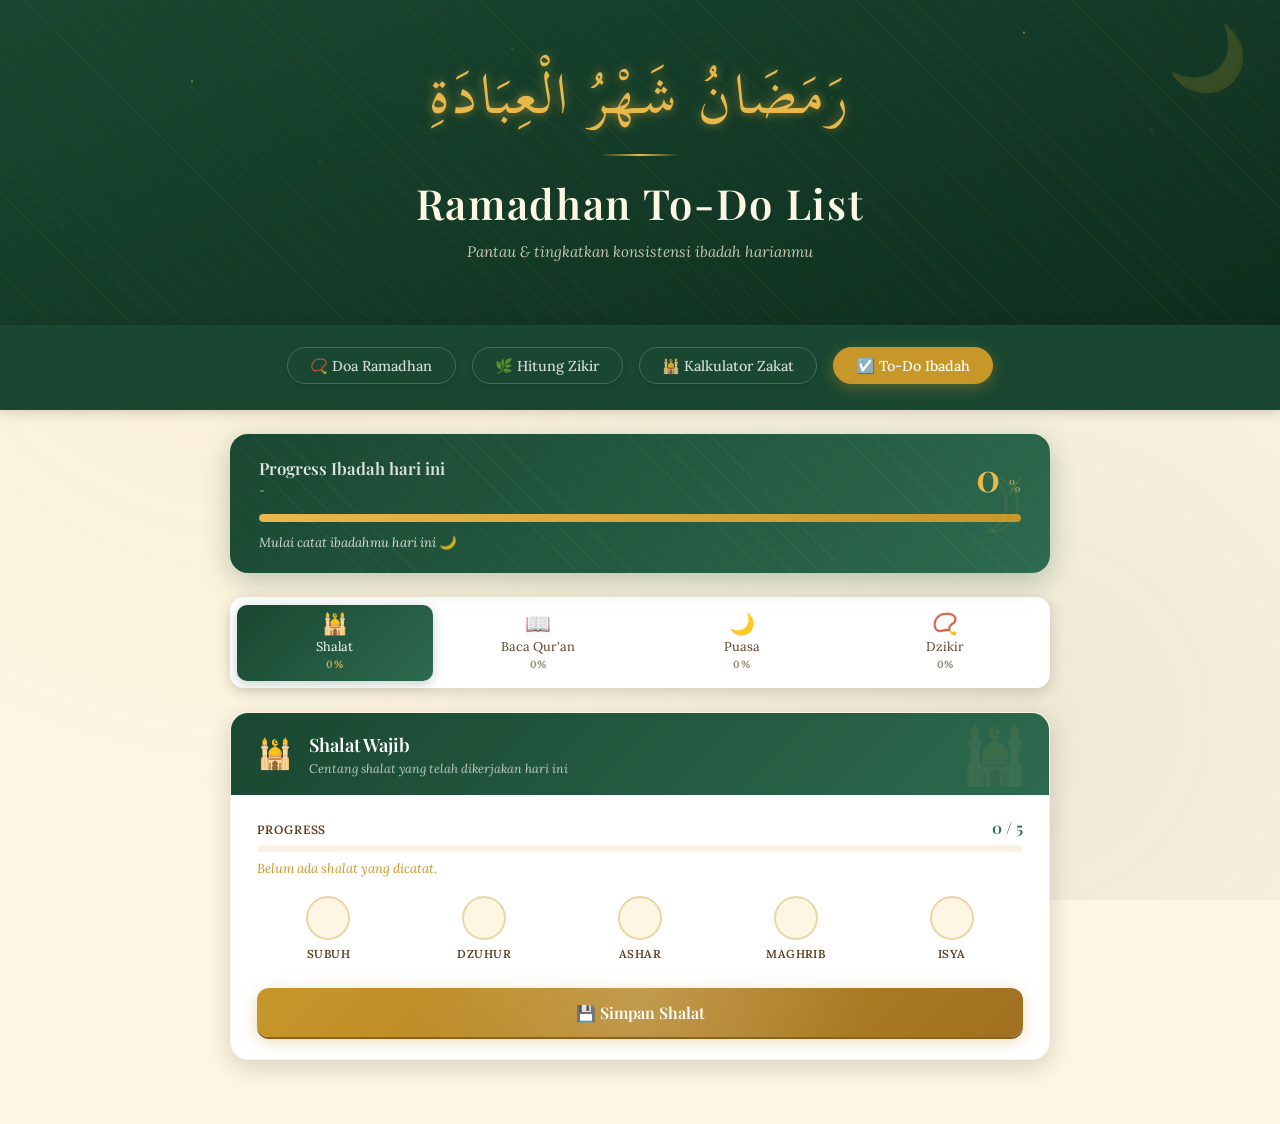
==== commit 9df3141f: "logic save sholat, not fix" ====
--- a/todo.html
+++ b/todo.html
@@ -85,7 +85,7 @@
           <span class="tab-pct" id="pctDzikir">0%</span>
         </button>
       </div>
-      <div class="tab-panel" id="panel-shalat" role="tabpanel">
+      <div class="tab-panel active" id="panel-shalat" role="tabpanel">
         <div class="todo-card">
           <div class="card-header" data-dec="🕌">
             <span class="card-header-icon">🕌</span>
@@ -137,7 +137,7 @@
           </div>
         </div>
       </div>
-      <div class="tab-panel active" id="panel-quran" role="tabpanel">
+      <div class="tab-panel" id="panel-quran" role="tabpanel">
         <div class="todo-card">
           <div class="card-header" data-dec="📖">
             <span class="card-header-icon">📖</span>
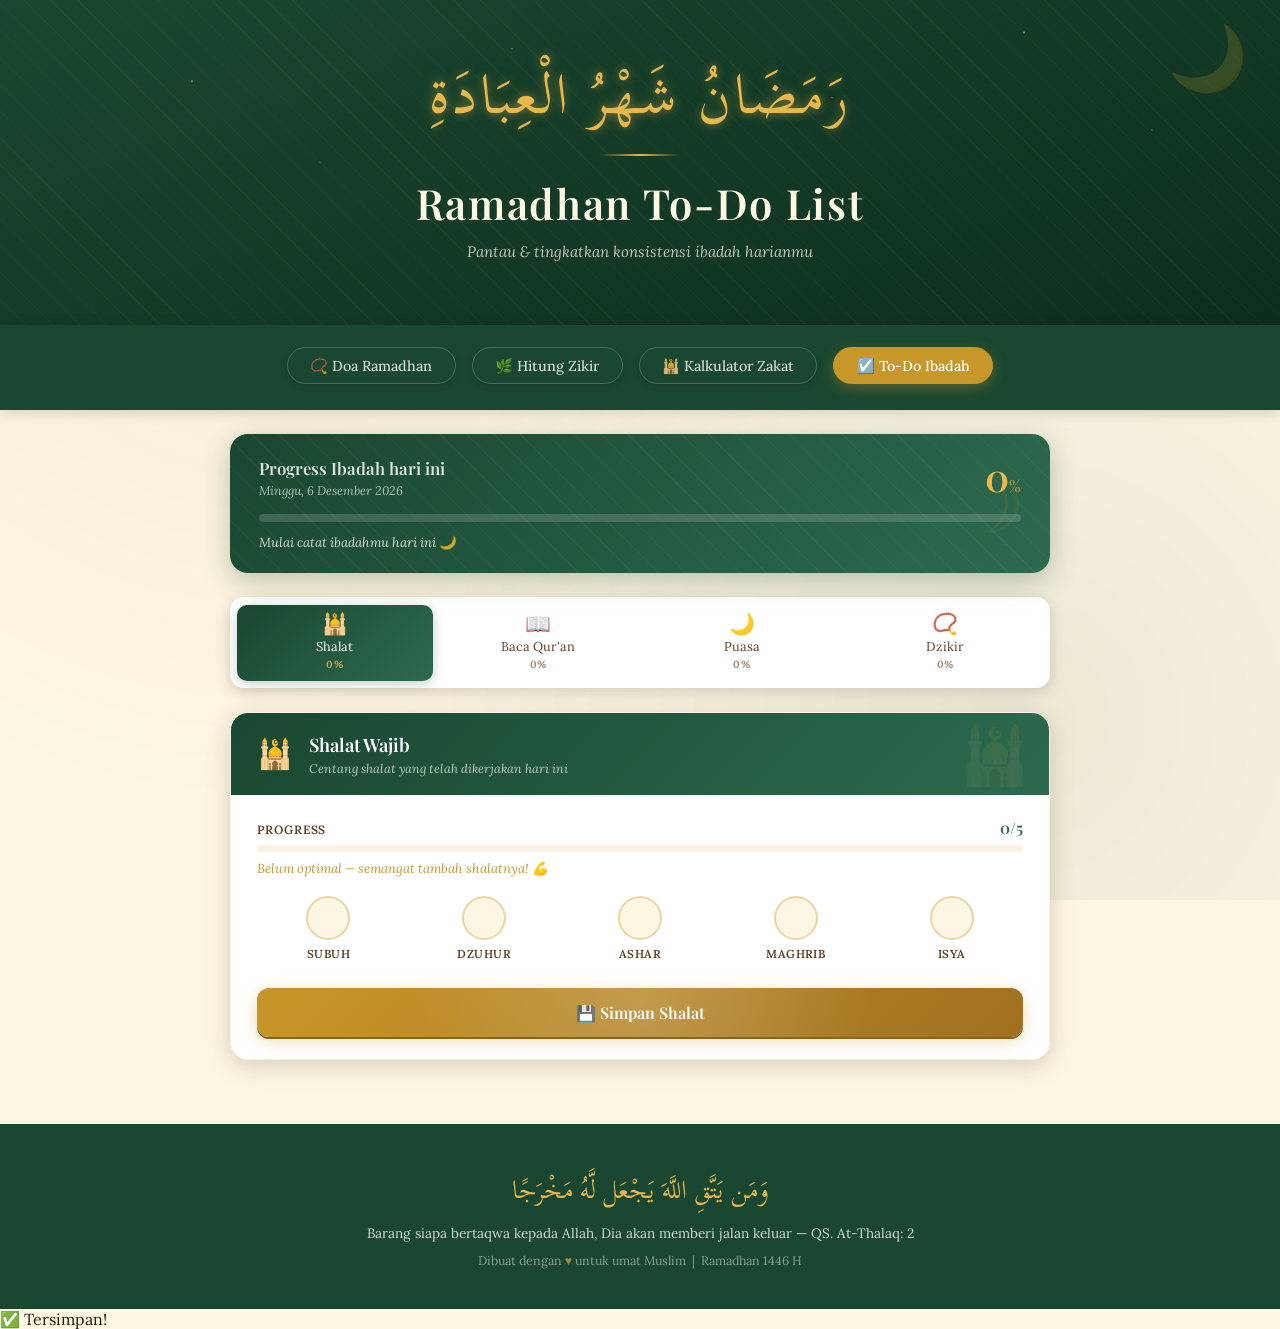
==== commit 366877b4: "add logic" ====
--- a/todo.html
+++ b/todo.html
@@ -137,6 +137,7 @@
           </div>
         </div>
       </div>
+
       <div class="tab-panel" id="panel-quran" role="tabpanel">
         <div class="todo-card">
           <div class="card-header" data-dec="📖">
@@ -194,7 +195,103 @@
           </div>
         </div>
       </div>
+
+      <div class="tab-panel" id="panel-puasa" role="tabpanel">
+        <div class="todo-card">
+          <div class="card-header" data-dec="🌙">
+            <span class="card-header-icon">🌙</span>
+            <div>
+              <h2>Kalender Puasa</h2>
+              <p>Pantau hari puasa selama 30 hari Ramadhan</p>
+            </div>
+          </div>
+          <div class="card-body">
+            <div class="card-progress">
+              <div class="card-progress-top">
+                <span class="card-progress-label">Progress Puasa</span>
+                <span class="card-progress-val" id="puasaVal">0 / 30 hari</span>
+              </div>
+              <div class="prog-bar">
+                <div class="prog-fill" id="puasaBar" style="width: 0%"></div>
+              </div>
+              <div class="card-status" id="puasaStatus">
+                Klik tanggal untuk menandai hari puasa.
+              </div>
+            </div>
+
+            <div class="puasa-top">
+              <div class="hari-ke-badge">
+                Hari ke-<span class="hari-num" id="hariKe">1</span> Ramadhan
+              </div>
+              <label class="today-check-wrap">
+                <input
+                  type="checkbox"
+                  id="puasaToday"
+                  onchange="toggleToday(this)"
+                />
+                <span>Sudah puasa hari ini</span>
+              </label>
+            </div>
+
+            <div
+              class="puasa-calendar"
+              id="puasaCalendar"
+              aria-label="Kalender puasa Ramadhan"
+            ></div>
+
+            <button class="btn-save" onclick="savePuasa()">
+              💾 Simpan Puasa
+            </button>
+          </div>
+        </div>
+      </div>
+
+      <div class="tab-panel" id="panel-dzikir" role="tabpanel">
+        <div class="todo-card">
+          <div class="card-header" data-dec="📿">
+            <span class="card-header-icon">📿</span>
+            <div>
+              <h2>Dzikir Harian</h2>
+              <p>Centang dzikir yang telah dilantunkan hari ini</p>
+            </div>
+          </div>
+          <div class="card-body">
+            <div class="card-progress">
+              <div class="card-progress-top">
+                <span class="card-progress-label">Progress</span>
+                <span class="card-progress-val" id="dzikirVal">0 / 6</span>
+              </div>
+              <div class="prog-bar">
+                <div class="prog-fill" id="dzikirBar" style="width: 0%"></div>
+              </div>
+              <div class="card-status" id="dzikirStatus">
+                Mulai berdzikir dan centang yang sudah selesai.
+              </div>
+            </div>
+
+            <div class="dzikir-list" id="dzikirList"></div>
+
+            <button class="btn-save" onclick="saveDzikir()">
+              💾 Simpan Dzikir
+            </button>
+          </div>
+        </div>
+      </div>
     </main>
+    <footer>
+      <div class="footer-arabic">
+        وَمَن يَتَّقِ اللَّهَ يَجْعَل لَّهُ مَخْرَجًا
+      </div>
+      <p>
+        Barang siapa bertaqwa kepada Allah, Dia akan memberi jalan keluar — QS.
+        At-Thalaq: 2
+      </p>
+      <p style="margin-top: 0.6rem; font-size: 0.78rem; opacity: 0.6">
+        Dibuat dengan <span class="heart">♥</span> untuk umat Muslim
+        &nbsp;|&nbsp; Ramadhan 1446 H
+      </p>
+    </footer>
+    <div class="save-toast" id="saveToast">✅ Tersimpan!</div>
     <script src="public/js/todo.js"></script>
   </body>
 </html>
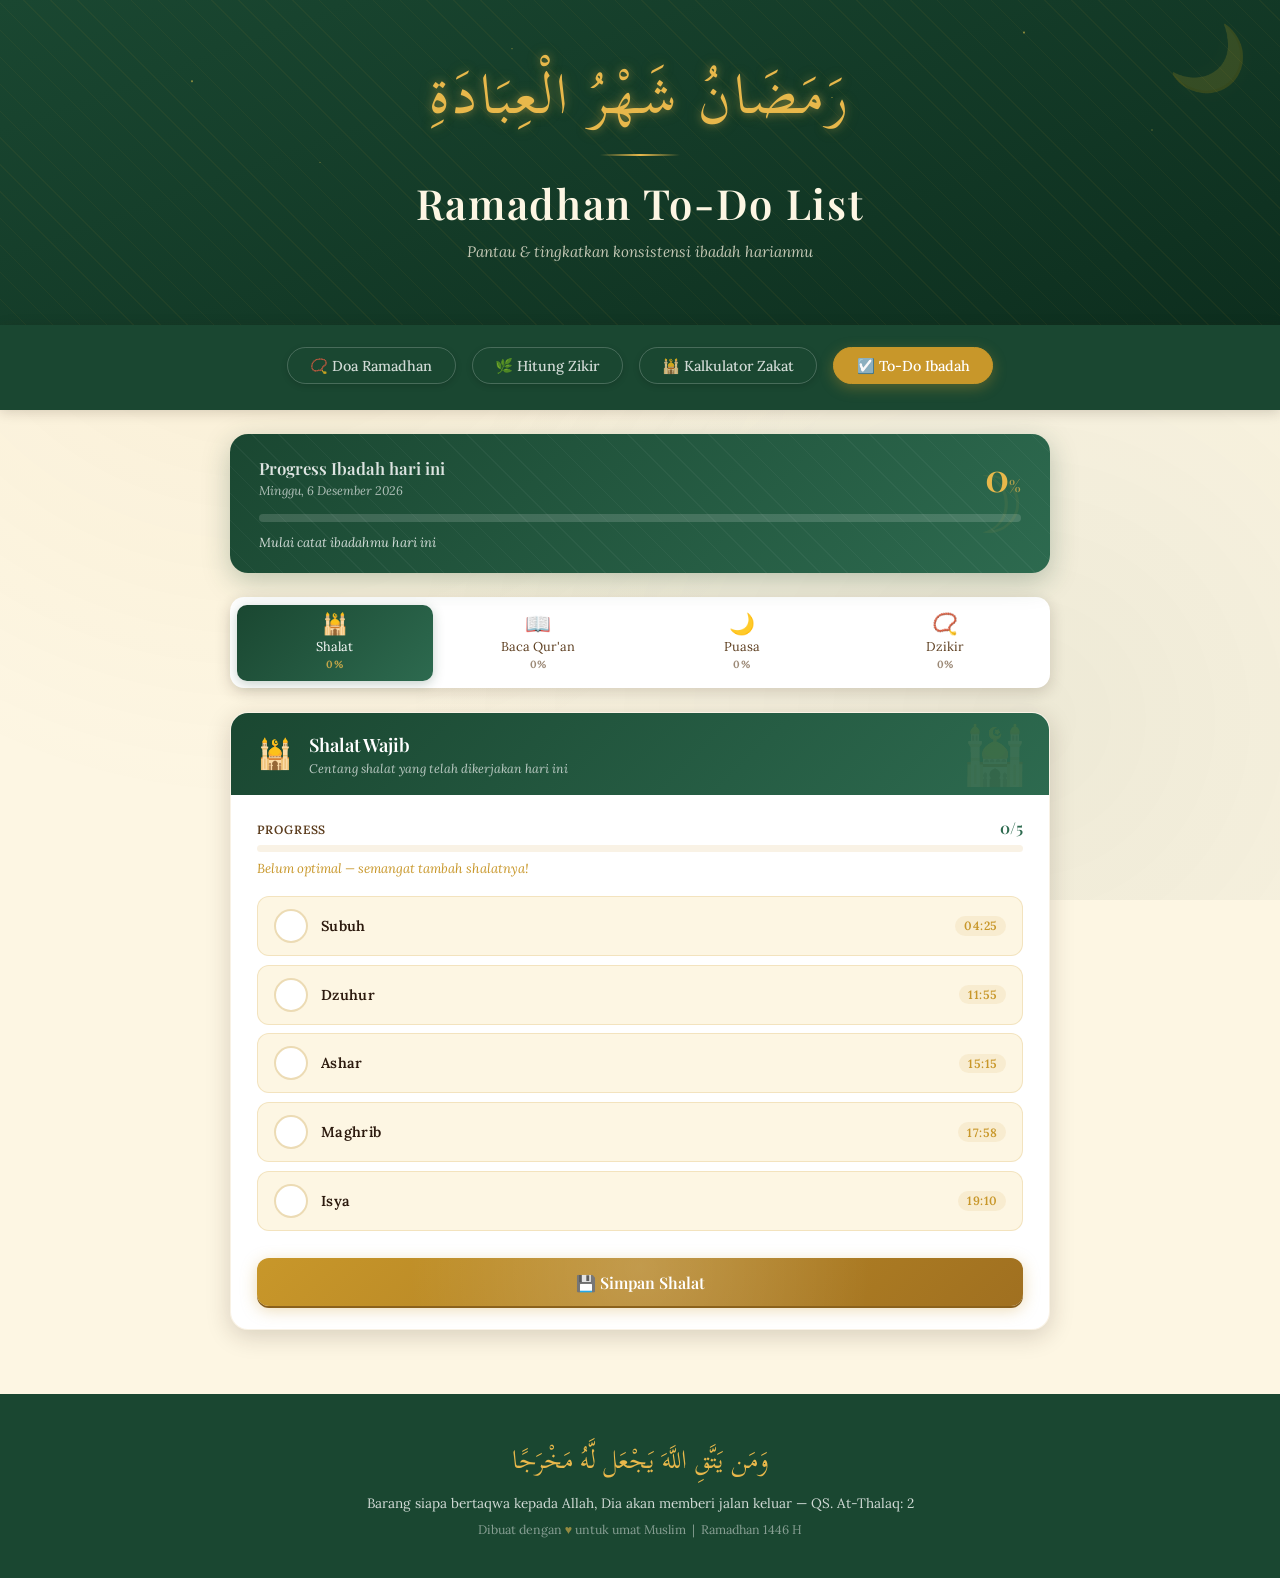
==== commit 63d323ec: "update bug logic" ====
--- a/todo.html
+++ b/todo.html
@@ -110,24 +110,54 @@
 
             <div class="shalat-grid">
               <div class="shalat-item">
-                <input type="checkbox" id="subuh" data-shalat="subuh" />
-                <label for="subuh">Subuh</label>
-              </div>
-              <div class="shalat-item">
-                <input type="checkbox" id="dzuhur" data-shalat="dzuhur" />
-                <label for="dzuhur">Dzuhur</label>
-              </div>
-              <div class="shalat-item">
-                <input type="checkbox" id="ashar" data-shalat="ashar" />
-                <label for="ashar">Ashar</label>
-              </div>
-              <div class="shalat-item">
-                <input type="checkbox" id="maghrib" data-shalat="maghrib" />
-                <label for="maghrib">Maghrib</label>
-              </div>
-              <div class="shalat-item">
-                <input type="checkbox" id="isya" data-shalat="isya" />
-                <label for="isya">Isya</label>
+                <label class="shalat-label" for="subuh">
+                  <input type="checkbox" id="subuh" data-shalat="subuh" />
+                  <span class="shalat-circle">
+                    <span class="shalat-check-icon">✓</span>
+                  </span>
+                  <span class="shalat-name">Subuh</span>
+                  <span class="shalat-time">04:25</span>
+                </label>
+              </div>
+              <div class="shalat-item">
+                <label class="shalat-label" for="dzuhur">
+                  <input type="checkbox" id="dzuhur" data-shalat="dzuhur" />
+                  <span class="shalat-circle">
+                    <span class="shalat-check-icon">✓</span>
+                  </span>
+                  <span class="shalat-name">Dzuhur</span>
+                  <span class="shalat-time">11:55</span>
+                </label>
+              </div>
+              <div class="shalat-item">
+                <label class="shalat-label" for="ashar">
+                  <input type="checkbox" id="ashar" data-shalat="ashar" />
+                  <span class="shalat-circle">
+                    <span class="shalat-check-icon">✓</span>
+                  </span>
+                  <span class="shalat-name">Ashar</span>
+                  <span class="shalat-time">15:15</span>
+                </label>
+              </div>
+              <div class="shalat-item">
+                <label class="shalat-label" for="maghrib">
+                  <input type="checkbox" id="maghrib" data-shalat="maghrib" />
+                  <span class="shalat-circle">
+                    <span class="shalat-check-icon">✓</span>
+                  </span>
+                  <span class="shalat-name">Maghrib</span>
+                  <span class="shalat-time">17:58</span>
+                </label>
+              </div>
+              <div class="shalat-item">
+                <label class="shalat-label" for="isya">
+                  <input type="checkbox" id="isya" data-shalat="isya" />
+                  <span class="shalat-circle">
+                    <span class="shalat-check-icon">✓</span>
+                  </span>
+                  <span class="shalat-name">Isya</span>
+                  <span class="shalat-time">19:10</span>
+                </label>
               </div>
             </div>
 
@@ -163,7 +193,7 @@
 
             <div class="quran-inputs">
               <div class="q-input-group">
-                <label for="quranTarget">🎯 Target Halaman</label>
+                <div for="quranTarget">🎯 Target Halaman</div>
                 <input
                   type="number"
                   id="quranTarget"
@@ -173,7 +203,7 @@
                 />
               </div>
               <div class="q-input-group">
-                <label for="quranRead">📑 Halaman Dibaca</label>
+                <div for="quranRead">📑 Halaman Dibaca</div>
                 <input
                   type="number"
                   id="quranRead"
@@ -294,4 +324,4 @@
     <div class="save-toast" id="saveToast">✅ Tersimpan!</div>
     <script src="public/js/todo.js"></script>
   </body>
-</html>
+</html>
--- a/public/css/todospesifik.css
+++ b/public/css/todospesifik.css
@@ -141,14 +141,18 @@
   opacity: 0.8;
   color: var(--gold-lt);
 }
-.tab-panel { display: none; }
-.tab-panel.active { display: block; }
+.tab-panel {
+  display: none;
+}
+.tab-panel.active {
+  display: block;
+}
 .todo-card {
   background: #fff;
   border-radius: 18px;
   box-shadow: 0 6px 24px var(--shadow);
   overflow: hidden;
-  border: 1px solid rgba(200,151,42,.12);
+  border: 1px solid rgba(200, 151, 42, 0.12);
 }
 .card-header {
   display: flex;
@@ -163,25 +167,30 @@
 .card-header::after {
   content: attr(data-dec);
   position: absolute;
-  right: 1.2rem; top: 50%;
+  right: 1.2rem;
+  top: 50%;
   transform: translateY(-50%);
   font-size: 3.5rem;
-  opacity: .08;
+  opacity: 0.08;
   pointer-events: none;
 }
-.card-header-icon { font-size: 1.8rem; }
+.card-header-icon {
+  font-size: 1.8rem;
+}
 .card-header h2 {
-  font-family: 'Playfair Display', serif;
+  font-family: "Playfair Display", serif;
   font-size: 1.15rem;
   font-weight: 600;
 }
 .card-header p {
-  font-size: .78rem;
-  opacity: .7;
+  font-size: 0.78rem;
+  opacity: 0.7;
   font-style: italic;
-  margin-top: .15rem;
-}
-.card-body { padding: 1.4rem 1.6rem; }
+  margin-top: 0.15rem;
+}
+.card-body {
+  padding: 1.4rem 1.6rem;
+}
 .card-progress {
   margin-bottom: 1.2rem;
 }
@@ -189,24 +198,24 @@
   display: flex;
   justify-content: space-between;
   align-items: baseline;
-  margin-bottom: .4rem;
+  margin-bottom: 0.4rem;
 }
 .card-progress-label {
-  font-size: .75rem;
-  font-weight: 600;
-  letter-spacing: .07em;
+  font-size: 0.75rem;
+  font-weight: 600;
+  letter-spacing: 0.07em;
   text-transform: uppercase;
   color: var(--text-lt);
 }
 .card-progress-val {
-  font-family: 'Playfair Display', serif;
+  font-family: "Playfair Display", serif;
   font-size: 1rem;
   font-weight: 600;
   color: var(--green-md);
 }
 .prog-bar {
   height: 7px;
-  background: rgba(200,151,42,.12);
+  background: rgba(200, 151, 42, 0.12);
   border-radius: 50px;
   overflow: hidden;
 }
@@ -214,119 +223,159 @@
   height: 100%;
   border-radius: 50px;
   background: linear-gradient(90deg, var(--green-lt), var(--green-md));
-  transition: width .5s cubic-bezier(.4,0,.2,1);
+  transition: width 0.5s cubic-bezier(0.4, 0, 0.2, 1);
 }
 .card-status {
-  font-size: .82rem;
+  font-size: 0.82rem;
   font-style: italic;
   color: var(--gold);
-  margin-top: .5rem;
-}
-
+  margin-top: 0.5rem;
+}
+
+/* sholat */
 .shalat-grid {
-  display: grid;
-  grid-template-columns: repeat(5, 1fr);
-  gap: 0.75rem;
+  display: flex;
+  flex-direction: column;
+  gap: 0.55rem;
   margin-bottom: 1.2rem;
 }
+
 .shalat-item {
-  display: flex;
-  flex-direction: column;
-  align-items: center;
-  gap: 0.4rem;
-}
-.shalat-check {
-  appearance: none;
-  -webkit-appearance: none;
-  width: 44px;
-  height: 44px;
+  display: block;
+}
+
+/* hide native checkbox visually */
+.shalat-label input[type="checkbox"] {
+  position: absolute;
+  opacity: 0;
+  width: 0;
+  height: 0;
+  pointer-events: none;
+}
+
+.shalat-label {
+  display: flex;
+  align-items: center;
+  gap: 0.85rem;
+  padding: 0.75rem 1rem;
+  border-radius: 12px;
+  border: 1.5px solid rgba(200, 151, 42, 0.2);
+  background: var(--cream);
+  cursor: pointer;
+  transition: all 0.22s;
+  user-select: none;
+  font-family: "Lora", serif;
+  font-size: 0.88rem;
+  font-weight: 500;
+  color: var(--text-lt) !important;
+}
+
+.shalat-label:hover {
+  border-color: var(--gold);
+  background: rgba(200, 151, 42, 0.05);
+}
+
+.shalat-circle {
+  width: 34px;
+  height: 34px;
   border-radius: 50%;
-  border: 2.5px solid rgba(200, 151, 42, 0.35);
-  background: var(--cream);
-  cursor: pointer;
+  border: 2px solid rgba(200, 151, 42, 0.35);
+  background: #fff;
+  display: flex;
+  align-items: center;
+  justify-content: center;
+  flex-shrink: 0;
   transition: all 0.22s;
-  display: flex;
-  align-items: center;
-  justify-content: center;
+}
+
+.shalat-check-icon {
+  color: transparent;
+  font-size: 1rem;
+  font-weight: 800;
+  transition: color 0.15s;
+  line-height: 1;
+}
+
+.shalat-name {
+  flex: 1;
+  font-size: 0.9rem;
+  font-weight: 600;
+  color: var(--text) !important;
+  letter-spacing: 0.02em;
+}
+
+.shalat-time {
+  font-size: 0.75rem;
+  font-weight: 600;
+  color: var(--gold) !important;
+  background: rgba(200, 151, 42, 0.1);
+  padding: 0.15rem 0.55rem;
+  border-radius: 50px;
+  letter-spacing: 0.04em;
+}
+
+.shalat-label.checked {
+  border-color: var(--green);
+  background: linear-gradient(135deg, rgba(29, 71, 49, 0.06), rgba(82, 183, 136, 0.06));
+}
+
+.shalat-label.checked .shalat-circle {
+  background: linear-gradient(135deg, var(--green) 0%, var(--green-md) 100%);
+  border-color: var(--green);
+  box-shadow: 0 2px 10px rgba(29, 71, 49, 0.25);
+}
+
+.shalat-label.checked .shalat-check-icon {
+  color: #fff;
+}
+
+.shalat-label.checked .shalat-name {
+  color: var(--green) !important;
+}
+
+
+/* global btn */
+.btn-save {
+  width: 100%;
+  padding: 0.85rem 2rem;
+  background: linear-gradient(135deg, var(--gold) 0%, #a07020 100%);
+  color: #fff;
+  border: none;
+  border-radius: 12px;
+  font-family: "Playfair Display", serif;
+  font-size: 1rem;
+  font-weight: 600;
+  cursor: pointer;
+  transition: all 0.22s;
+  box-shadow:
+    0 4px 16px rgba(200, 151, 42, 0.35),
+    0 2px 0 #7a5218;
   position: relative;
-}
-.shalat-item input[type="checkbox"] {
-  width: 44px;
-  height: 44px;
-  border-radius: 50%;
-  border: 2.5px solid rgba(200, 151, 42, 0.35);
-  background: var(--cream);
-  cursor: pointer;
-  transition: all 0.22s;
-  appearance: none;
-  -webkit-appearance: none;
-  position: relative;
-}
-.shalat-item input[type="checkbox"]::after {
+  overflow: hidden;
+  margin-top: 0.5rem;
+}
+.btn-save::after {
   content: "";
   position: absolute;
   inset: 0;
-  border-radius: 50%;
-  background: transparent;
-  transition: all 0.2s;
-}
-.shalat-item input[type="checkbox"]:checked {
-  background: linear-gradient(135deg, var(--green) 0%, var(--green-md) 100%);
-  border-color: var(--green);
-  box-shadow: 0 3px 12px rgba(29, 71, 49, 0.3);
-}
-.shalat-item input[type="checkbox"]:checked::before {
-  content: "✓";
-  position: absolute;
-  inset: 0;
-  display: flex;
-  align-items: center;
-  justify-content: center;
-  color: #fff;
-  font-size: 1.1rem;
-  font-weight: 700;
-}
-.shalat-item label {
-  font-size: 0.72rem;
-  font-weight: 600;
-  letter-spacing: 0.04em;
-  text-transform: uppercase;
-  color: var(--text-lt);
-  text-align: center;
-}
-
-/* global btn */
-.btn-save {
-  width: 100%;
-  padding: .85rem 2rem;
-  background: linear-gradient(135deg, var(--gold) 0%, #a07020 100%);
-  color: #fff;
-  border: none;
-  border-radius: 12px;
-  font-family: 'Playfair Display', serif;
-  font-size: 1rem;
-  font-weight: 600;
-  cursor: pointer;
-  transition: all .22s;
-  box-shadow: 0 4px 16px rgba(200,151,42,.35), 0 2px 0 #7a5218;
-  position: relative;
-  overflow: hidden;
-  margin-top: .5rem;
-}
-.btn-save::after {
-  content: '';
-  position: absolute;
-  inset: 0;
-  background: radial-gradient(circle at 50% 20%, rgba(255,255,255,.18) 0%, transparent 60%);
+  background: radial-gradient(
+    circle at 50% 20%,
+    rgba(255, 255, 255, 0.18) 0%,
+    transparent 60%
+  );
   pointer-events: none;
 }
 .btn-save:hover {
   transform: translateY(-2px);
-  box-shadow: 0 7px 20px rgba(200,151,42,.4), 0 2px 0 #7a5218;
+  box-shadow:
+    0 7px 20px rgba(200, 151, 42, 0.4),
+    0 2px 0 #7a5218;
 }
 .btn-save:active {
   transform: translateY(0);
-  box-shadow: 0 2px 8px rgba(200,151,42,.25), 0 1px 0 #7a5218;
+  box-shadow:
+    0 2px 8px rgba(200, 151, 42, 0.25),
+    0 1px 0 #7a5218;
 }
 
 /* panel quran */
@@ -339,40 +388,43 @@
 .q-input-group {
   display: flex;
   flex-direction: column;
-  gap: .35rem;
-}
-.q-input-group label {
-  font-size: .78rem;
+  gap: 0.35rem;
+}
+.q-label {
+  font-size: 0.78rem;
   font-weight: 600;
   color: var(--text-lt);
-  letter-spacing: .04em;
+  letter-spacing: 0.04em;
   text-transform: uppercase;
+  display: block;
 }
 .q-input-group input {
-  border: 1.5px solid rgba(200,151,42,.3);
+  border: 1.5px solid rgba(200, 151, 42, 0.3);
   border-radius: 10px;
-  padding: .65rem 1rem;
-  font-family: 'Lora', serif;
-  font-size: .95rem;
+  padding: 0.65rem 1rem;
+  font-family: "Lora", serif;
+  font-size: 0.95rem;
   color: var(--text);
   background: var(--cream);
   outline: none;
-  transition: border-color .2s, box-shadow .2s;
+  transition:
+    border-color 0.2s,
+    box-shadow 0.2s;
   width: 100%;
 }
 .q-input-group input:focus {
   border-color: var(--green-md);
-  box-shadow: 0 0 0 3px rgba(29,71,49,.08);
+  box-shadow: 0 0 0 3px rgba(29, 71, 49, 0.08);
 }
 .quran-done-wrap {
   display: flex;
   align-items: center;
-  gap: .75rem;
-  padding: .8rem 1rem;
+  gap: 0.75rem;
+  padding: 0.8rem 1rem;
   background: var(--parchment);
   border-radius: 10px;
   margin-bottom: 1.2rem;
-  border: 1px solid rgba(200,151,42,.2);
+  border: 1px solid rgba(200, 151, 42, 0.2);
   cursor: pointer;
 }
 .quran-done-wrap input[type="checkbox"] {
@@ -383,6 +435,241 @@
   flex-shrink: 0;
 }
 .quran-done-wrap span {
-  font-size: .85rem;
+  font-size: 0.85rem;
   color: var(--text);
+}
+
+/* puasa */
+.puasa-top {
+  display: flex;
+  align-items: center;
+  justify-content: space-between;
+  gap: 1rem;
+  margin-bottom: 1rem;
+  flex-wrap: wrap;
+}
+.hari-ke-badge {
+  display: inline-flex;
+  align-items: center;
+  gap: 0.5rem;
+  background: linear-gradient(
+    135deg,
+    rgba(29, 71, 49, 0.1),
+    rgba(200, 151, 42, 0.1)
+  );
+  border: 1px solid rgba(200, 151, 42, 0.25);
+  border-radius: 50px;
+  padding: 0.4rem 1rem;
+  font-size: 0.82rem;
+  color: var(--text);
+  font-weight: 600;
+}
+.hari-ke-badge .hari-num {
+  font-family: "Playfair Display", serif;
+  font-size: 1.2rem;
+  color: var(--green);
+  font-weight: 700;
+}
+.today-check-wrap {
+  display: flex;
+  align-items: center;
+  gap: 0.6rem;
+  cursor: pointer;
+  font-size: 0.85rem;
+  color: var(--text);
+}
+.today-check-wrap input[type="checkbox"] {
+  width: 20px;
+  height: 20px;
+  accent-color: var(--green);
+  cursor: pointer;
+}
+.puasa-calendar {
+  display: grid;
+  grid-template-columns: repeat(10, 1fr);
+  gap: 0.4rem;
+  margin-bottom: 1.2rem;
+}
+.cal-day {
+  aspect-ratio: 1;
+  border-radius: 8px;
+  display: flex;
+  align-items: center;
+  justify-content: center;
+  font-size: 0.72rem;
+  font-weight: 600;
+  border: 1.5px solid rgba(200, 151, 42, 0.2);
+  background: var(--cream);
+  color: var(--text-lt);
+  cursor: pointer;
+  transition: all 0.2s;
+  position: relative;
+  user-select: none;
+}
+.cal-day:hover {
+  border-color: var(--gold);
+  background: rgba(200, 151, 42, 0.07);
+}
+.cal-day.puasa-done {
+  background: linear-gradient(135deg, var(--green) 0%, var(--green-md) 100%);
+  border-color: var(--green);
+  color: #fff;
+  box-shadow: 0 2px 8px rgba(29, 71, 49, 0.2);
+}
+.cal-day.puasa-done::after {
+  content: "✓";
+  position: absolute;
+  inset: 0;
+  display: flex;
+  align-items: center;
+  justify-content: center;
+  font-size: 0.85rem;
+  font-weight: 800;
+}
+.cal-day.today-marker {
+  ring: 2px solid var(--gold);
+  box-shadow: 0 0 0 2px var(--gold-lt);
+}
+.cal-day.future {
+  opacity: 0.5;
+  border-style: dashed;
+  border-color: rgba(200, 151, 42, 0.15);
+}
+
+/* dzikir */
+.dzikir-list {
+  display: flex;
+  flex-direction: column;
+  gap: 0.6rem;
+  margin-bottom: 1.2rem;
+}
+.dzikir-item {
+  display: flex;
+  align-items: center;
+  justify-content: space-between;
+  padding: 0.85rem 1.1rem;
+  background: var(--cream);
+  border-radius: 12px;
+  border: 1px solid rgba(200, 151, 42, 0.15);
+  gap: 1rem;
+  transition: all 0.2s;
+}
+.dzikir-item.done {
+  background: linear-gradient(
+    135deg,
+    rgba(29, 71, 49, 0.06),
+    rgba(82, 183, 136, 0.06)
+  );
+  border-color: rgba(82, 183, 136, 0.3);
+}
+.dzikir-left {
+  display: flex;
+  align-items: center;
+  gap: 0.75rem;
+  flex: 1;
+  min-width: 0;
+}
+.dzikir-arabic {
+  font-family: "Scheherazade New", serif;
+  font-size: 1.15rem;
+  direction: rtl;
+  color: var(--text);
+  line-height: 1.4;
+}
+.dzikir-latin {
+  font-size: 0.75rem;
+  font-style: italic;
+  color: var(--text-lt);
+  margin-top: 0.1rem;
+}
+.dzikir-target {
+  font-size: 0.7rem;
+  font-weight: 700;
+  letter-spacing: 0.05em;
+  background: rgba(200, 151, 42, 0.12);
+  color: var(--gold);
+  padding: 0.15rem 0.5rem;
+  border-radius: 50px;
+  white-space: nowrap;
+}
+.dzikir-check-btn {
+  width: 36px;
+  height: 36px;
+  border-radius: 50%;
+  border: 2px solid rgba(200, 151, 42, 0.35);
+  background: transparent;
+  color: var(--text-lt);
+  font-size: 1rem;
+  cursor: pointer;
+  transition: all 0.2s;
+  display: flex;
+  align-items: center;
+  justify-content: center;
+  flex-shrink: 0;
+}
+.dzikir-check-btn:hover {
+  border-color: var(--green);
+  background: rgba(29, 71, 49, 0.06);
+}
+.dzikir-item.done .dzikir-check-btn {
+  background: linear-gradient(135deg, var(--green) 0%, var(--green-md) 100%);
+  border-color: var(--green);
+  color: #fff;
+  box-shadow: 0 2px 8px rgba(29, 71, 49, 0.25);
+}
+
+/* toast */
+.save-toast {
+  position: fixed;
+  bottom: 2rem;
+  left: 50%;
+  transform: translateX(-50%) translateY(80px);
+  background: var(--green);
+  color: #fff;
+  padding: 0.7rem 1.6rem;
+  border-radius: 50px;
+  font-size: 0.85rem;
+  font-family: "Lora", serif;
+  box-shadow: 0 6px 24px rgba(29, 71, 49, 0.35);
+  z-index: 999;
+  transition:
+    transform 0.35s cubic-bezier(0.34, 1.2, 0.64, 1),
+    opacity 0.3s;
+  opacity: 0;
+  pointer-events: none;
+}
+.save-toast.show {
+  transform: translateX(-50%) translateY(0);
+  opacity: 1;
+}
+
+@media (max-width: 640px) {
+  .shalat-grid {
+    grid-template-columns: repeat(5, 1fr);
+    gap: 0.4rem;
+  }
+  .shalat-item input[type="checkbox"] {
+    width: 38px;
+    height: 38px;
+  }
+  .quran-inputs {
+    grid-template-columns: 1fr;
+  }
+  .puasa-calendar {
+    grid-template-columns: repeat(6, 1fr);
+    gap: 0.35rem;
+  }
+  .cal-day {
+    font-size: 0.65rem;
+    border-radius: 6px;
+  }
+  .tab-btn {
+    min-width: 70px;
+  }
+  .tab-btn .tab-icon {
+    font-size: 1.1rem;
+  }
+  .summary-pct {
+    font-size: 1.9rem;
+  }
 }
